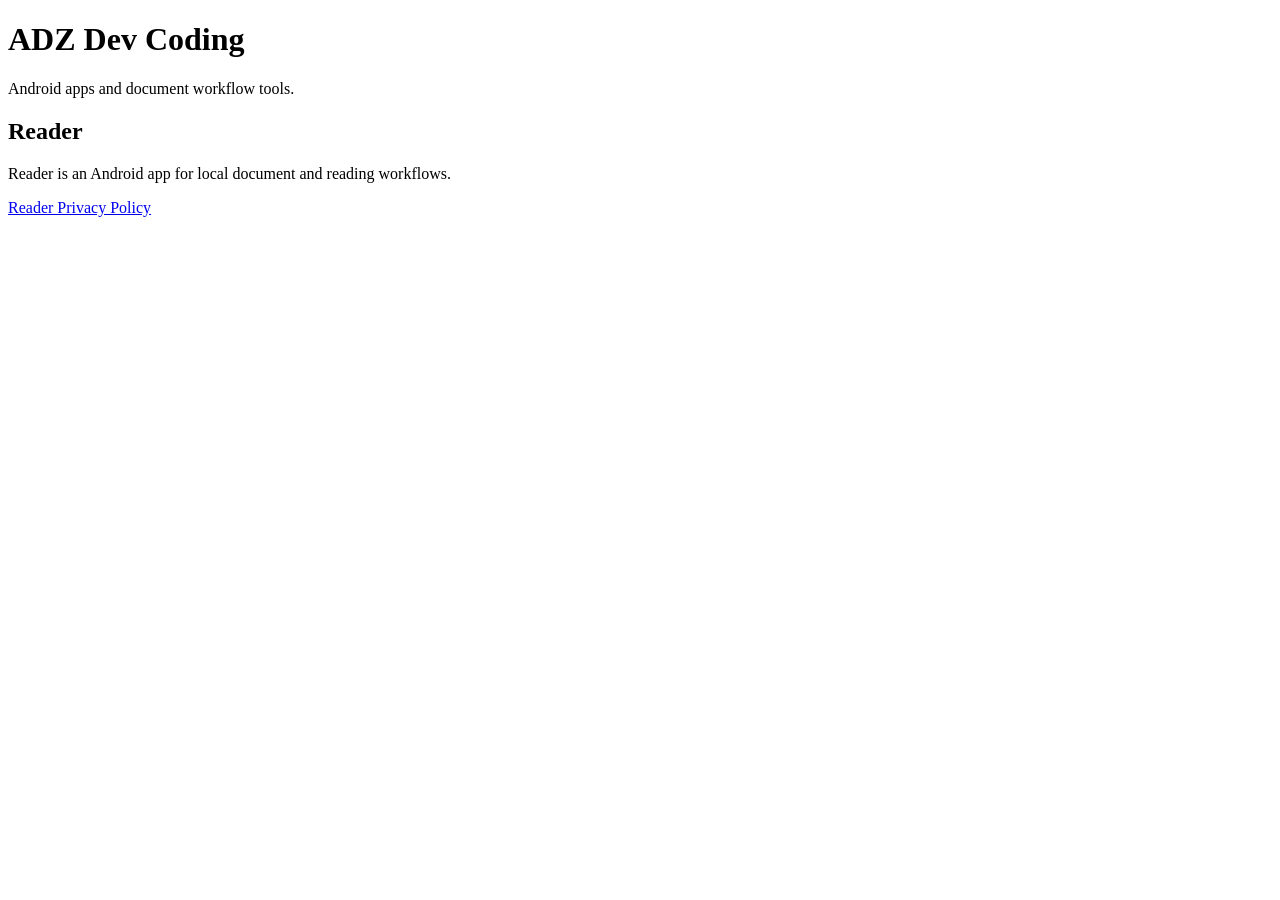
==== index.html @ 354b2c9c "site: add initial GitHub Pages scaffold" ====
﻿<!doctype html>
<html lang="en">
<head>
  <meta charset="utf-8">
  <meta name="viewport" content="width=device-width, initial-scale=1">
  <title>ADZ Dev Coding</title>
  <meta name="description" content="ADZ Dev Coding — Android apps and document workflow tools.">
</head>
<body>
  <main>
    <h1>ADZ Dev Coding</h1>
    <p>Android apps and document workflow tools.</p>

    <h2>Reader</h2>
    <p>Reader is an Android app for local document and reading workflows.</p>

    <p>
      <a href="/reader/privacy/">Reader Privacy Policy</a>
    </p>
  </main>
</body>
</html>
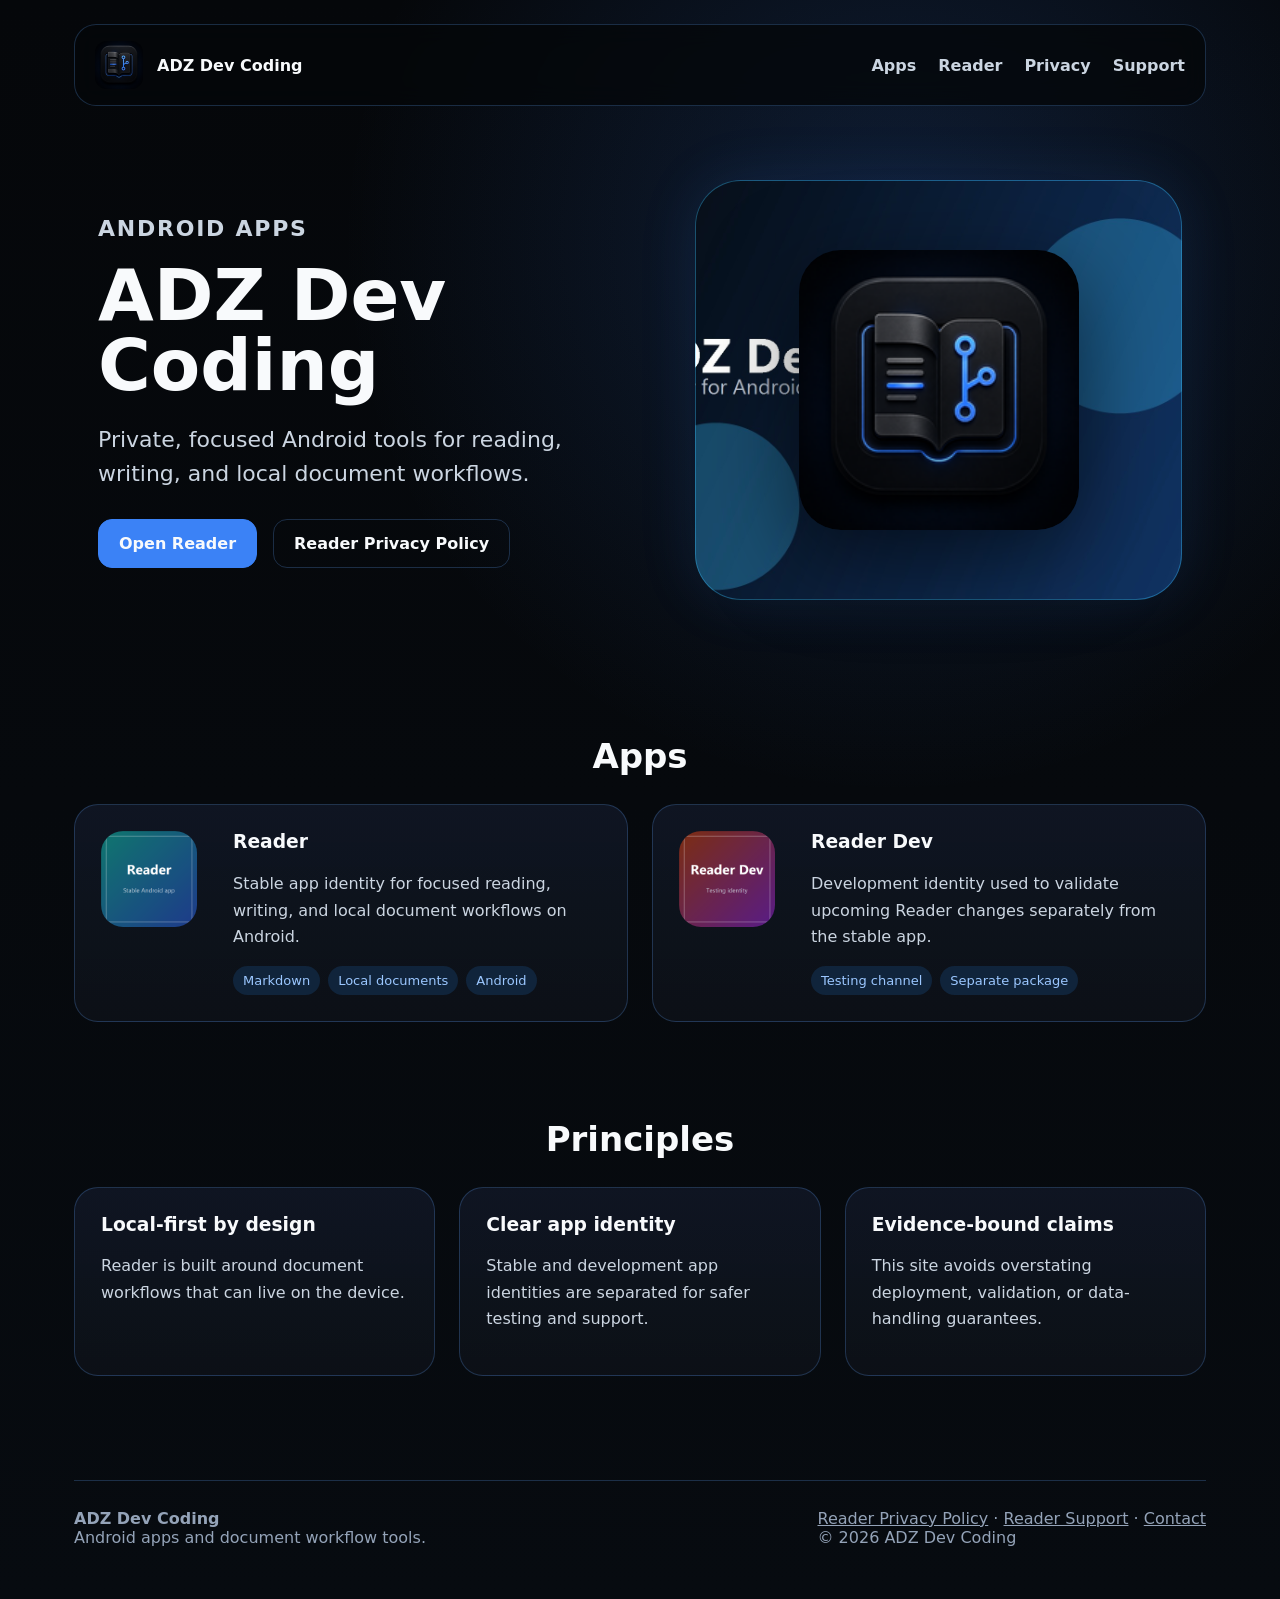
==== commit 76d48ae6: "site: add initial ADZ Dev Coding GitHub Pages site" ====
--- a/index.html
+++ b/index.html
@@ -1,22 +1,103 @@
-﻿<!doctype html>
+<!doctype html>
 <html lang="en">
 <head>
   <meta charset="utf-8">
   <meta name="viewport" content="width=device-width, initial-scale=1">
   <title>ADZ Dev Coding</title>
-  <meta name="description" content="ADZ Dev Coding — Android apps and document workflow tools.">
+  <meta name="description" content="ADZ Dev Coding builds focused Android tools for reading, writing, and local document workflows.">
+  <link rel="canonical" href="https://adz-dev-coding.pl/">
+  <link rel="stylesheet" href="/styles.css">
+  <link rel="icon" href="/assets/icon-192.png">
 </head>
 <body>
-  <main>
-    <h1>ADZ Dev Coding</h1>
-    <p>Android apps and document workflow tools.</p>
+  <div class="shell">
+    <nav class="nav" aria-label="Main navigation">
+      <a class="brand" href="/">
+        <img src="/assets/adz-dev-coding-icon.png" alt="" width="48" height="48">
+        <span>ADZ Dev Coding</span>
+      </a>
+      <div class="links">
+        <a href="/apps.html">Apps</a>
+        <a href="/reader/">Reader</a>
+        <a href="/reader/privacy/">Privacy</a>
+        <a href="/reader/support/">Support</a>
+      </div>
+    </nav>
 
-    <h2>Reader</h2>
-    <p>Reader is an Android app for local document and reading workflows.</p>
+    <main class="hero">
+      <section class="hero-copy">
+        <p class="eyebrow">Android apps</p>
+        <h1>ADZ Dev Coding</h1>
+        <p>Private, focused Android tools for reading, writing, and local document workflows.</p>
+        <div class="actions">
+          <a class="btn primary" href="/reader/">Open Reader</a>
+          <a class="btn" href="/reader/privacy/">Reader Privacy Policy</a>
+        </div>
+      </section>
+      <section class="visual" aria-label="ADZ Dev Coding visual">
+        <img src="/assets/adz-dev-coding-icon.png" alt="ADZ Dev Coding icon">
+      </section>
+    </main>
 
-    <p>
-      <a href="/reader/privacy/">Reader Privacy Policy</a>
-    </p>
-  </main>
+    <section class="section" aria-labelledby="apps-heading">
+      <h2 id="apps-heading">Apps</h2>
+      <div class="cards">
+        <article class="card app-card">
+          <img src="/assets/stable.png" alt="Reader app icon">
+          <div>
+            <h3>Reader</h3>
+            <p>Stable app identity for focused reading, writing, and local document workflows on Android.</p>
+            <div class="tags">
+              <span class="tag">Markdown</span>
+              <span class="tag">Local documents</span>
+              <span class="tag">Android</span>
+            </div>
+          </div>
+        </article>
+        <article class="card app-card">
+          <img src="/assets/dev.png" alt="Reader Dev app icon">
+          <div>
+            <h3>Reader Dev</h3>
+            <p>Development identity used to validate upcoming Reader changes separately from the stable app.</p>
+            <div class="tags">
+              <span class="tag">Testing channel</span>
+              <span class="tag">Separate package</span>
+            </div>
+          </div>
+        </article>
+      </div>
+    </section>
+
+    <section class="section" aria-labelledby="principles-heading">
+      <h2 id="principles-heading">Principles</h2>
+      <div class="cards principles">
+        <article class="card">
+          <h3>Local-first by design</h3>
+          <p>Reader is built around document workflows that can live on the device.</p>
+        </article>
+        <article class="card">
+          <h3>Clear app identity</h3>
+          <p>Stable and development app identities are separated for safer testing and support.</p>
+        </article>
+        <article class="card">
+          <h3>Evidence-bound claims</h3>
+          <p>This site avoids overstating deployment, validation, or data-handling guarantees.</p>
+        </article>
+      </div>
+    </section>
+
+    <footer>
+      <div>
+        <strong>ADZ Dev Coding</strong><br>
+        Android apps and document workflow tools.
+      </div>
+      <div>
+        <a href="/reader/privacy/">Reader Privacy Policy</a> ·
+        <a href="/reader/support/">Reader Support</a> ·
+        <a href="mailto:privacy@adz-dev-coding.pl">Contact</a><br>
+        © 2026 ADZ Dev Coding
+      </div>
+    </footer>
+  </div>
 </body>
 </html>
--- a/styles.css
+++ b/styles.css
@@ -0,0 +1,302 @@
+:root {
+  color-scheme: dark;
+  --bg: #05070a;
+  --surface: #0d1117;
+  --surface-2: #111827;
+  --border: rgba(96, 165, 250, 0.24);
+  --blue: #3b82f6;
+  --cyan: #38bdf8;
+  --text: #f8fafc;
+  --muted: #94a3b8;
+  --soft: #cbd5e1;
+}
+
+* {
+  box-sizing: border-box;
+}
+
+body {
+  margin: 0;
+  background:
+    radial-gradient(circle at 70% 15%, rgba(59, 130, 246, 0.18), transparent 34%),
+    linear-gradient(180deg, #05070a, #070b10);
+  color: var(--text);
+  font-family: Inter, system-ui, -apple-system, BlinkMacSystemFont, "Segoe UI", Roboto, Arial, sans-serif;
+}
+
+a {
+  color: inherit;
+}
+
+code {
+  color: #bae6fd;
+  font-family: "SFMono-Regular", Consolas, "Liberation Mono", monospace;
+  font-size: 0.95em;
+}
+
+.shell {
+  max-width: 1180px;
+  margin: 0 auto;
+  padding: 24px;
+}
+
+.nav {
+  display: flex;
+  align-items: center;
+  justify-content: space-between;
+  gap: 24px;
+  border: 1px solid var(--border);
+  border-radius: 22px;
+  background: rgba(5, 7, 10, 0.78);
+  backdrop-filter: blur(12px);
+  padding: 16px 20px;
+}
+
+.brand {
+  display: flex;
+  align-items: center;
+  gap: 14px;
+  color: var(--text);
+  font-weight: 800;
+  text-decoration: none;
+}
+
+.brand img {
+  border-radius: 12px;
+}
+
+.links {
+  display: flex;
+  gap: 22px;
+  flex-wrap: wrap;
+  justify-content: flex-end;
+}
+
+.links a {
+  color: var(--soft);
+  font-weight: 700;
+  text-decoration: none;
+}
+
+.links a.active,
+.links a:hover {
+  color: var(--cyan);
+}
+
+.hero {
+  display: grid;
+  grid-template-columns: minmax(0, 1fr) minmax(320px, 0.9fr);
+  gap: 56px;
+  align-items: center;
+  padding: 74px 24px;
+}
+
+.eyebrow {
+  color: var(--cyan);
+  font-size: 14px;
+  font-weight: 800;
+  letter-spacing: 0.08em;
+  margin: 0 0 14px;
+  text-transform: uppercase;
+}
+
+.hero h1,
+.page h1 {
+  margin: 0 0 22px;
+  line-height: 0.98;
+}
+
+.hero h1 {
+  font-size: 72px;
+}
+
+.hero p,
+.lead {
+  color: var(--soft);
+  font-size: 22px;
+  line-height: 1.55;
+}
+
+.actions {
+  display: flex;
+  gap: 16px;
+  margin-top: 28px;
+  flex-wrap: wrap;
+}
+
+.btn {
+  display: inline-block;
+  border: 1px solid var(--border);
+  border-radius: 14px;
+  color: var(--text);
+  font-weight: 800;
+  padding: 14px 20px;
+  text-decoration: none;
+}
+
+.btn.primary {
+  background: var(--blue);
+  border-color: var(--blue);
+}
+
+.visual {
+  min-height: 420px;
+  border: 1px solid rgba(56, 189, 248, 0.38);
+  border-radius: 46px;
+  background: url("/assets/hero-bg.jpg") center / cover;
+  box-shadow: 0 0 60px rgba(59, 130, 246, 0.12);
+  display: grid;
+  place-items: center;
+}
+
+.visual img {
+  width: 280px;
+  border-radius: 42px;
+  box-shadow: 0 26px 90px rgba(0, 0, 0, 0.55);
+}
+
+.section {
+  padding: 34px 0;
+}
+
+.section h2 {
+  font-size: 34px;
+  text-align: center;
+}
+
+.cards {
+  display: grid;
+  grid-template-columns: repeat(2, minmax(0, 1fr));
+  gap: 24px;
+}
+
+.card {
+  border: 1px solid var(--border);
+  border-radius: 24px;
+  background: linear-gradient(180deg, rgba(17, 24, 39, 0.82), rgba(13, 17, 23, 0.92));
+  padding: 26px;
+}
+
+.card h2,
+.card h3 {
+  margin-top: 0;
+}
+
+.card p,
+.legal p {
+  color: var(--soft);
+  line-height: 1.65;
+}
+
+.app-card {
+  display: grid;
+  grid-template-columns: 110px minmax(0, 1fr);
+  gap: 22px;
+}
+
+.app-card img {
+  width: 96px;
+  height: 96px;
+  border-radius: 22px;
+  object-fit: cover;
+}
+
+.tags {
+  display: flex;
+  gap: 8px;
+  flex-wrap: wrap;
+}
+
+.tag {
+  border-radius: 999px;
+  background: #10243b;
+  color: #9bc7ff;
+  font-size: 13px;
+  padding: 7px 10px;
+}
+
+.principles {
+  grid-template-columns: repeat(3, minmax(0, 1fr));
+}
+
+.page {
+  max-width: 900px;
+  margin: 64px auto;
+}
+
+.page h1 {
+  font-size: 56px;
+}
+
+.reader-page {
+  max-width: 980px;
+}
+
+.legal section {
+  border-top: 1px solid var(--border);
+  padding: 24px 0;
+}
+
+.notice {
+  border: 1px dashed var(--border);
+  border-radius: 24px;
+  background: rgba(17, 24, 39, 0.55);
+  padding: 24px;
+}
+
+footer {
+  border-top: 1px solid var(--border);
+  color: var(--muted);
+  display: flex;
+  gap: 24px;
+  justify-content: space-between;
+  margin-top: 70px;
+  padding: 28px 0;
+  flex-wrap: wrap;
+}
+
+@media (max-width: 760px) {
+  .links {
+    justify-content: flex-start;
+  }
+
+  .hero {
+    grid-template-columns: 1fr;
+    padding: 46px 0;
+  }
+
+  .hero h1 {
+    font-size: 52px;
+  }
+
+  .hero p,
+  .lead {
+    font-size: 20px;
+  }
+
+  .cards,
+  .principles {
+    grid-template-columns: 1fr;
+  }
+
+  .visual {
+    min-height: 320px;
+  }
+
+  .visual img {
+    width: 210px;
+  }
+
+  .app-card {
+    grid-template-columns: 86px minmax(0, 1fr);
+  }
+
+  .app-card img {
+    width: 72px;
+    height: 72px;
+  }
+
+  .page h1 {
+    font-size: 42px;
+  }
+}
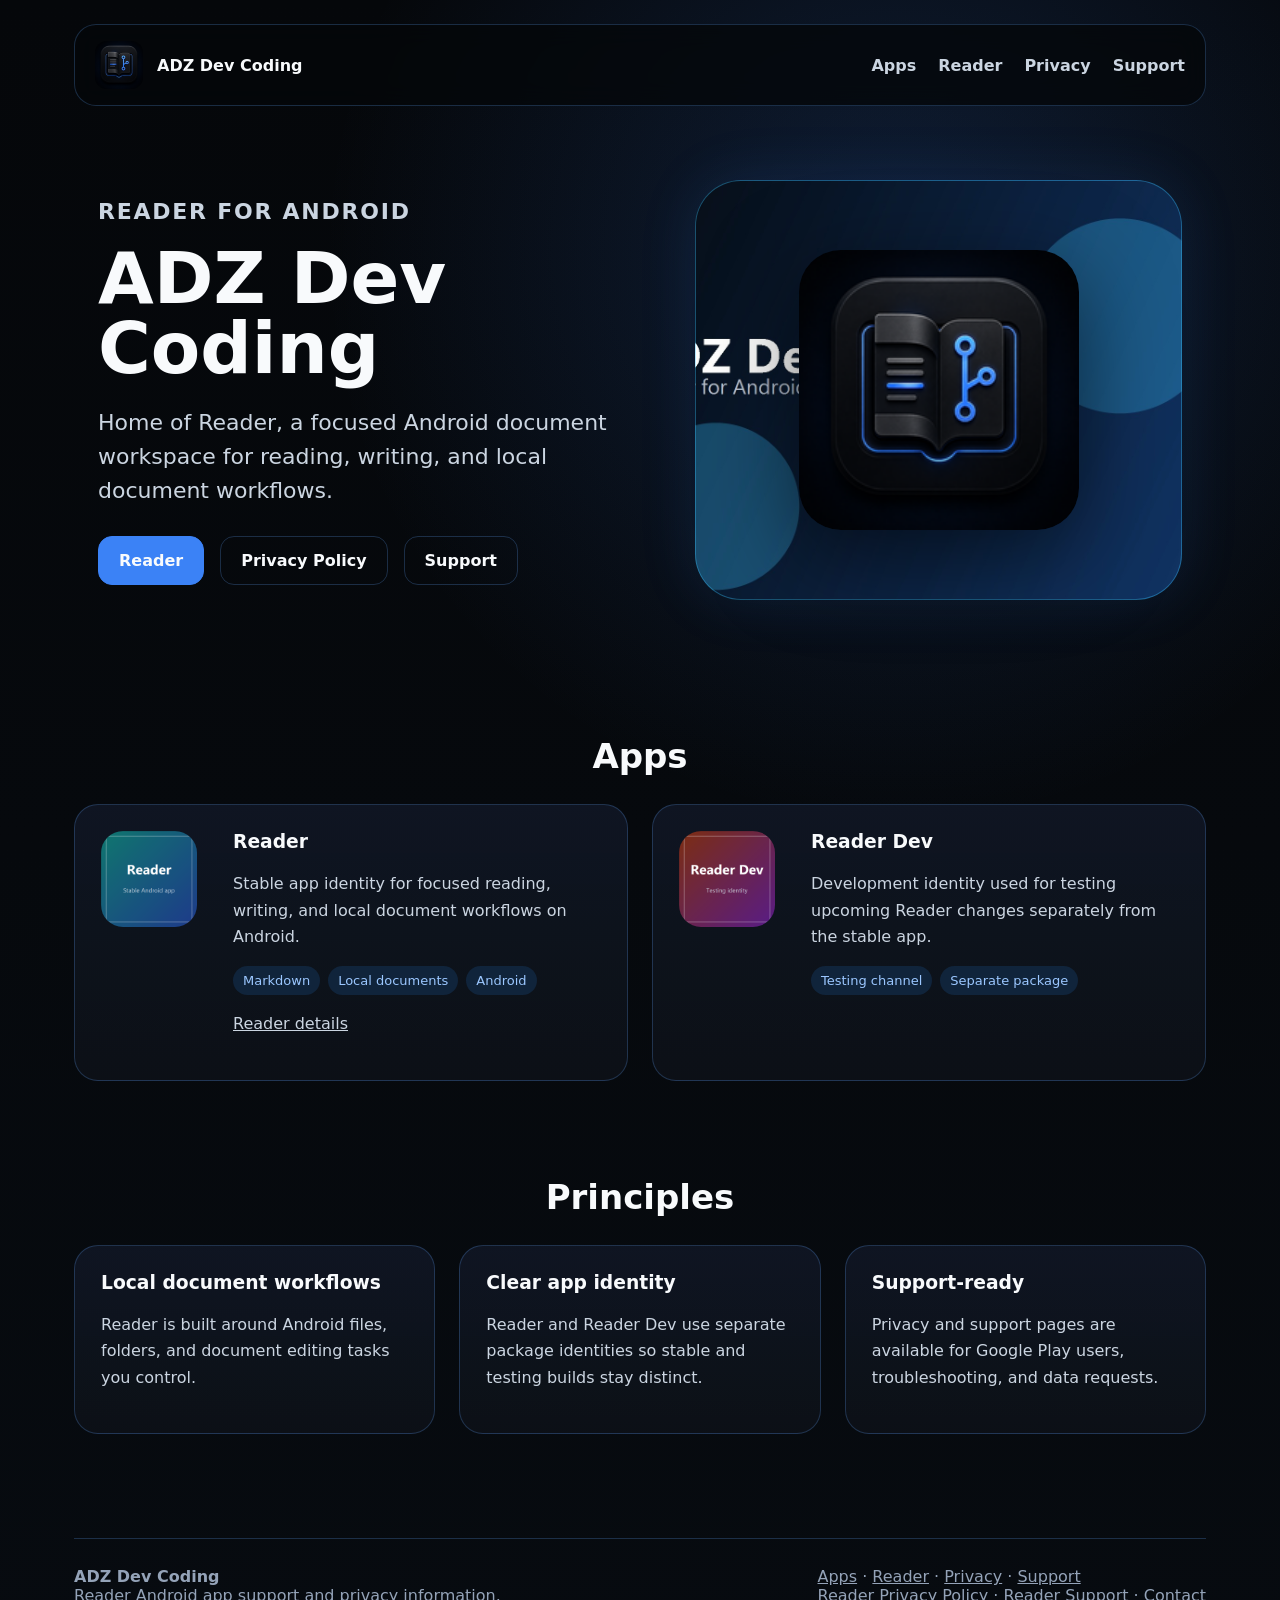
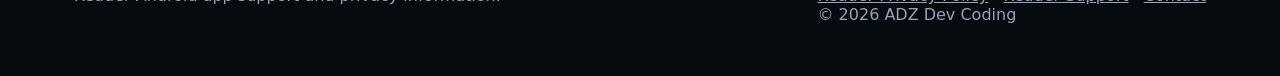
==== commit c5d51012: "site: finish ADZ Dev Coding website content" ====
--- a/index.html
+++ b/index.html
@@ -3,8 +3,8 @@
 <head>
   <meta charset="utf-8">
   <meta name="viewport" content="width=device-width, initial-scale=1">
-  <title>ADZ Dev Coding</title>
-  <meta name="description" content="ADZ Dev Coding builds focused Android tools for reading, writing, and local document workflows.">
+  <title>ADZ Dev Coding · Reader Android App</title>
+  <meta name="description" content="Official ADZ Dev Coding website for Reader, Reader support, and the Reader Privacy Policy.">
   <link rel="canonical" href="https://adz-dev-coding.pl/">
   <link rel="stylesheet" href="/styles.css">
   <link rel="icon" href="/assets/icon-192.png">
@@ -19,19 +19,20 @@
       <div class="links">
         <a href="/apps.html">Apps</a>
         <a href="/reader/">Reader</a>
-        <a href="/reader/privacy/">Privacy</a>
-        <a href="/reader/support/">Support</a>
+        <a href="/privacy/">Privacy</a>
+        <a href="/support/">Support</a>
       </div>
     </nav>
 
     <main class="hero">
       <section class="hero-copy">
-        <p class="eyebrow">Android apps</p>
+        <p class="eyebrow">Reader for Android</p>
         <h1>ADZ Dev Coding</h1>
-        <p>Private, focused Android tools for reading, writing, and local document workflows.</p>
+        <p>Home of Reader, a focused Android document workspace for reading, writing, and local document workflows.</p>
         <div class="actions">
-          <a class="btn primary" href="/reader/">Open Reader</a>
-          <a class="btn" href="/reader/privacy/">Reader Privacy Policy</a>
+          <a class="btn primary" href="/reader/">Reader</a>
+          <a class="btn" href="/reader/privacy/">Privacy Policy</a>
+          <a class="btn" href="/reader/support/">Support</a>
         </div>
       </section>
       <section class="visual" aria-label="ADZ Dev Coding visual">
@@ -52,13 +53,14 @@
               <span class="tag">Local documents</span>
               <span class="tag">Android</span>
             </div>
+            <p><a href="/reader/">Reader details</a></p>
           </div>
         </article>
         <article class="card app-card">
           <img src="/assets/dev.png" alt="Reader Dev app icon">
           <div>
             <h3>Reader Dev</h3>
-            <p>Development identity used to validate upcoming Reader changes separately from the stable app.</p>
+            <p>Development identity used for testing upcoming Reader changes separately from the stable app.</p>
             <div class="tags">
               <span class="tag">Testing channel</span>
               <span class="tag">Separate package</span>
@@ -72,16 +74,16 @@
       <h2 id="principles-heading">Principles</h2>
       <div class="cards principles">
         <article class="card">
-          <h3>Local-first by design</h3>
-          <p>Reader is built around document workflows that can live on the device.</p>
+          <h3>Local document workflows</h3>
+          <p>Reader is built around Android files, folders, and document editing tasks you control.</p>
         </article>
         <article class="card">
           <h3>Clear app identity</h3>
-          <p>Stable and development app identities are separated for safer testing and support.</p>
+          <p>Reader and Reader Dev use separate package identities so stable and testing builds stay distinct.</p>
         </article>
         <article class="card">
-          <h3>Evidence-bound claims</h3>
-          <p>This site avoids overstating deployment, validation, or data-handling guarantees.</p>
+          <h3>Support-ready</h3>
+          <p>Privacy and support pages are available for Google Play users, troubleshooting, and data requests.</p>
         </article>
       </div>
     </section>
@@ -89,9 +91,13 @@
     <footer>
       <div>
         <strong>ADZ Dev Coding</strong><br>
-        Android apps and document workflow tools.
+        Reader Android app support and privacy information.
       </div>
       <div>
+        <a href="/apps.html">Apps</a> ·
+        <a href="/reader/">Reader</a> ·
+        <a href="/privacy/">Privacy</a> ·
+        <a href="/support/">Support</a><br>
         <a href="/reader/privacy/">Reader Privacy Policy</a> ·
         <a href="/reader/support/">Reader Support</a> ·
         <a href="mailto:privacy@adz-dev-coding.pl">Contact</a><br>
--- a/styles.css
+++ b/styles.css
@@ -15,6 +15,10 @@
   box-sizing: border-box;
 }
 
+html {
+  overflow-x: hidden;
+}
+
 body {
   margin: 0;
   background:
@@ -22,6 +26,7 @@
     linear-gradient(180deg, #05070a, #070b10);
   color: var(--text);
   font-family: Inter, system-ui, -apple-system, BlinkMacSystemFont, "Segoe UI", Roboto, Arial, sans-serif;
+  overflow-x: hidden;
 }
 
 a {
@@ -32,12 +37,14 @@
   color: #bae6fd;
   font-family: "SFMono-Regular", Consolas, "Liberation Mono", monospace;
   font-size: 0.95em;
+  overflow-wrap: anywhere;
 }
 
 .shell {
+  width: 100%;
   max-width: 1180px;
   margin: 0 auto;
-  padding: 24px;
+  padding: clamp(16px, 4vw, 24px);
 }
 
 .nav {
@@ -58,11 +65,18 @@
   gap: 14px;
   color: var(--text);
   font-weight: 800;
+  min-width: 0;
   text-decoration: none;
 }
 
 .brand img {
+  flex: 0 0 auto;
   border-radius: 12px;
+}
+
+.brand span {
+  min-width: 0;
+  overflow-wrap: anywhere;
 }
 
 .links {
@@ -107,13 +121,13 @@
 }
 
 .hero h1 {
-  font-size: 72px;
+  font-size: clamp(52px, 7vw, 72px);
 }
 
 .hero p,
 .lead {
   color: var(--soft);
-  font-size: 22px;
+  font-size: clamp(18px, 2.2vw, 22px);
   line-height: 1.55;
 }
 
@@ -131,6 +145,7 @@
   color: var(--text);
   font-weight: 800;
   padding: 14px 20px;
+  text-align: center;
   text-decoration: none;
 }
 
@@ -150,7 +165,7 @@
 }
 
 .visual img {
-  width: 280px;
+  width: min(280px, 68%);
   border-radius: 42px;
   box-shadow: 0 26px 90px rgba(0, 0, 0, 0.55);
 }
@@ -183,9 +198,22 @@
 }
 
 .card p,
-.legal p {
+.card li,
+.legal p,
+.legal li {
   color: var(--soft);
   line-height: 1.65;
+}
+
+.card ul,
+.legal ul {
+  margin: 0 0 18px;
+  padding-left: 20px;
+}
+
+.card li + li,
+.legal li + li {
+  margin-top: 8px;
 }
 
 .app-card {
@@ -212,6 +240,8 @@
   background: #10243b;
   color: #9bc7ff;
   font-size: 13px;
+  max-width: 100%;
+  overflow-wrap: anywhere;
   padding: 7px 10px;
 }
 
@@ -225,7 +255,7 @@
 }
 
 .page h1 {
-  font-size: 56px;
+  font-size: clamp(40px, 6vw, 56px);
 }
 
 .reader-page {
@@ -255,48 +285,199 @@
   flex-wrap: wrap;
 }
 
+footer > div {
+  min-width: 0;
+}
+
 @media (max-width: 760px) {
+  .shell {
+    padding: 14px;
+  }
+
+  .nav {
+    align-items: stretch;
+    border-radius: 18px;
+    flex-direction: column;
+    gap: 14px;
+    padding: 12px;
+  }
+
+  .brand {
+    gap: 10px;
+  }
+
+  .brand img {
+    width: 40px;
+    height: 40px;
+  }
+
+  .brand span {
+    font-size: 17px;
+  }
+
   .links {
-    justify-content: flex-start;
+    display: grid;
+    gap: 8px;
+    grid-template-columns: repeat(2, minmax(0, 1fr));
+    justify-content: stretch;
+    width: 100%;
+  }
+
+  .links a {
+    background: rgba(17, 24, 39, 0.68);
+    border: 1px solid rgba(96, 165, 250, 0.16);
+    border-radius: 12px;
+    font-size: 14px;
+    line-height: 1.2;
+    min-width: 0;
+    padding: 10px 8px;
+    text-align: center;
   }
 
   .hero {
+    gap: 24px;
     grid-template-columns: 1fr;
-    padding: 46px 0;
+    padding: 34px 0 24px;
   }
 
   .hero h1 {
-    font-size: 52px;
+    font-size: 44px;
+    line-height: 1.02;
+    margin-bottom: 16px;
   }
 
   .hero p,
   .lead {
-    font-size: 20px;
+    font-size: 18px;
+    line-height: 1.58;
+  }
+
+  .actions {
+    gap: 10px;
+    margin-top: 22px;
   }
 
   .cards,
   .principles {
     grid-template-columns: 1fr;
+    gap: 16px;
+  }
+
+  .section {
+    padding: 24px 0;
+  }
+
+  .section h2 {
+    font-size: 28px;
+    margin: 0 0 18px;
+    text-align: left;
+  }
+
+  .card {
+    border-radius: 18px;
+    padding: 18px;
+  }
+
+  .card h2,
+  .card h3 {
+    line-height: 1.2;
+    margin-bottom: 10px;
   }
 
   .visual {
-    min-height: 320px;
+    border-radius: 26px;
+    min-height: 230px;
   }
 
   .visual img {
-    width: 210px;
+    border-radius: 28px;
+    width: 150px;
   }
 
   .app-card {
-    grid-template-columns: 86px minmax(0, 1fr);
+    gap: 14px;
+    grid-template-columns: 76px minmax(0, 1fr);
   }
 
   .app-card img {
-    width: 72px;
-    height: 72px;
+    border-radius: 18px;
+    width: 64px;
+    height: 64px;
+  }
+
+  .page {
+    margin: 38px auto 28px;
   }
 
   .page h1 {
-    font-size: 42px;
-  }
-}
+    font-size: 40px;
+    line-height: 1.06;
+    margin-bottom: 16px;
+  }
+
+  .legal section {
+    padding: 18px 0;
+  }
+
+  .notice {
+    border-radius: 18px;
+    padding: 18px;
+  }
+
+  footer {
+    flex-direction: column;
+    font-size: 14px;
+    gap: 12px;
+    line-height: 1.7;
+    margin-top: 42px;
+    padding: 22px 0;
+  }
+}
+
+@media (max-width: 480px) {
+  .shell {
+    padding: 12px;
+  }
+
+  .hero {
+    padding-top: 28px;
+  }
+
+  .hero h1 {
+    font-size: 40px;
+  }
+
+  .hero p,
+  .lead {
+    font-size: 17px;
+  }
+
+  .actions {
+    flex-direction: column;
+  }
+
+  .btn {
+    width: 100%;
+  }
+
+  .visual {
+    min-height: 200px;
+  }
+
+  .visual img {
+    width: 132px;
+  }
+
+  .app-card {
+    grid-template-columns: 64px minmax(0, 1fr);
+  }
+
+  .app-card img {
+    width: 56px;
+    height: 56px;
+  }
+
+  .tag {
+    font-size: 12px;
+  }
+}
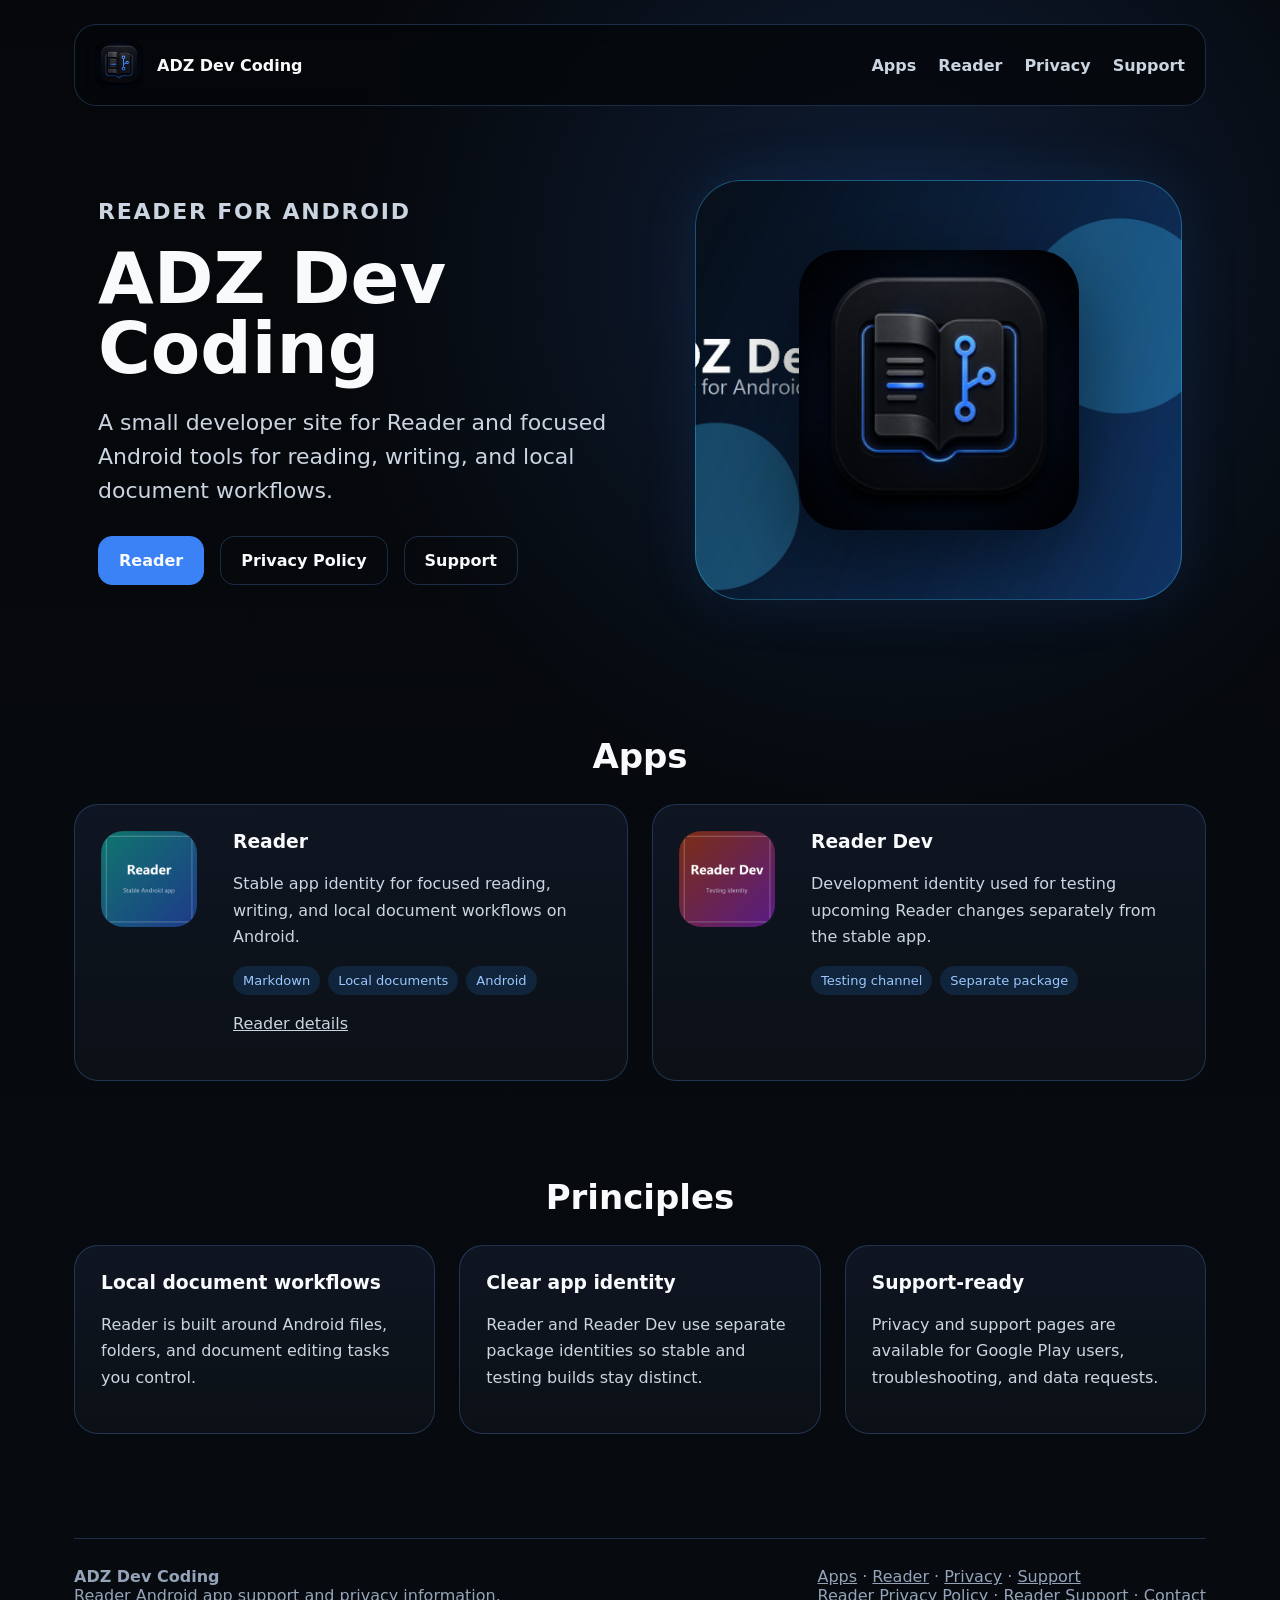
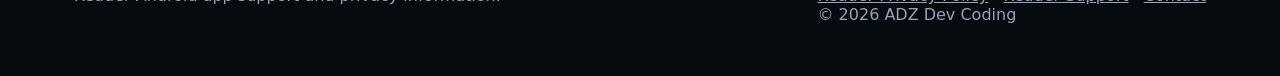
==== commit be36917d: "site: refine Reader support and metadata" ====
--- a/index.html
+++ b/index.html
@@ -5,6 +5,11 @@
   <meta name="viewport" content="width=device-width, initial-scale=1">
   <title>ADZ Dev Coding · Reader Android App</title>
   <meta name="description" content="Official ADZ Dev Coding website for Reader, Reader support, and the Reader Privacy Policy.">
+  <meta property="og:title" content="ADZ Dev Coding · Reader Android App">
+  <meta property="og:description" content="Official ADZ Dev Coding website for Reader, Reader support, and the Reader Privacy Policy.">
+  <meta property="og:type" content="website">
+  <meta property="og:url" content="https://adz-dev-coding.pl/">
+  <meta property="og:image" content="https://adz-dev-coding.pl/assets/hero-bg.jpg">
   <link rel="canonical" href="https://adz-dev-coding.pl/">
   <link rel="stylesheet" href="/styles.css">
   <link rel="icon" href="/assets/icon-192.png">
@@ -28,7 +33,7 @@
       <section class="hero-copy">
         <p class="eyebrow">Reader for Android</p>
         <h1>ADZ Dev Coding</h1>
-        <p>Home of Reader, a focused Android document workspace for reading, writing, and local document workflows.</p>
+        <p>A small developer site for Reader and focused Android tools for reading, writing, and local document workflows.</p>
         <div class="actions">
           <a class="btn primary" href="/reader/">Reader</a>
           <a class="btn" href="/reader/privacy/">Privacy Policy</a>
